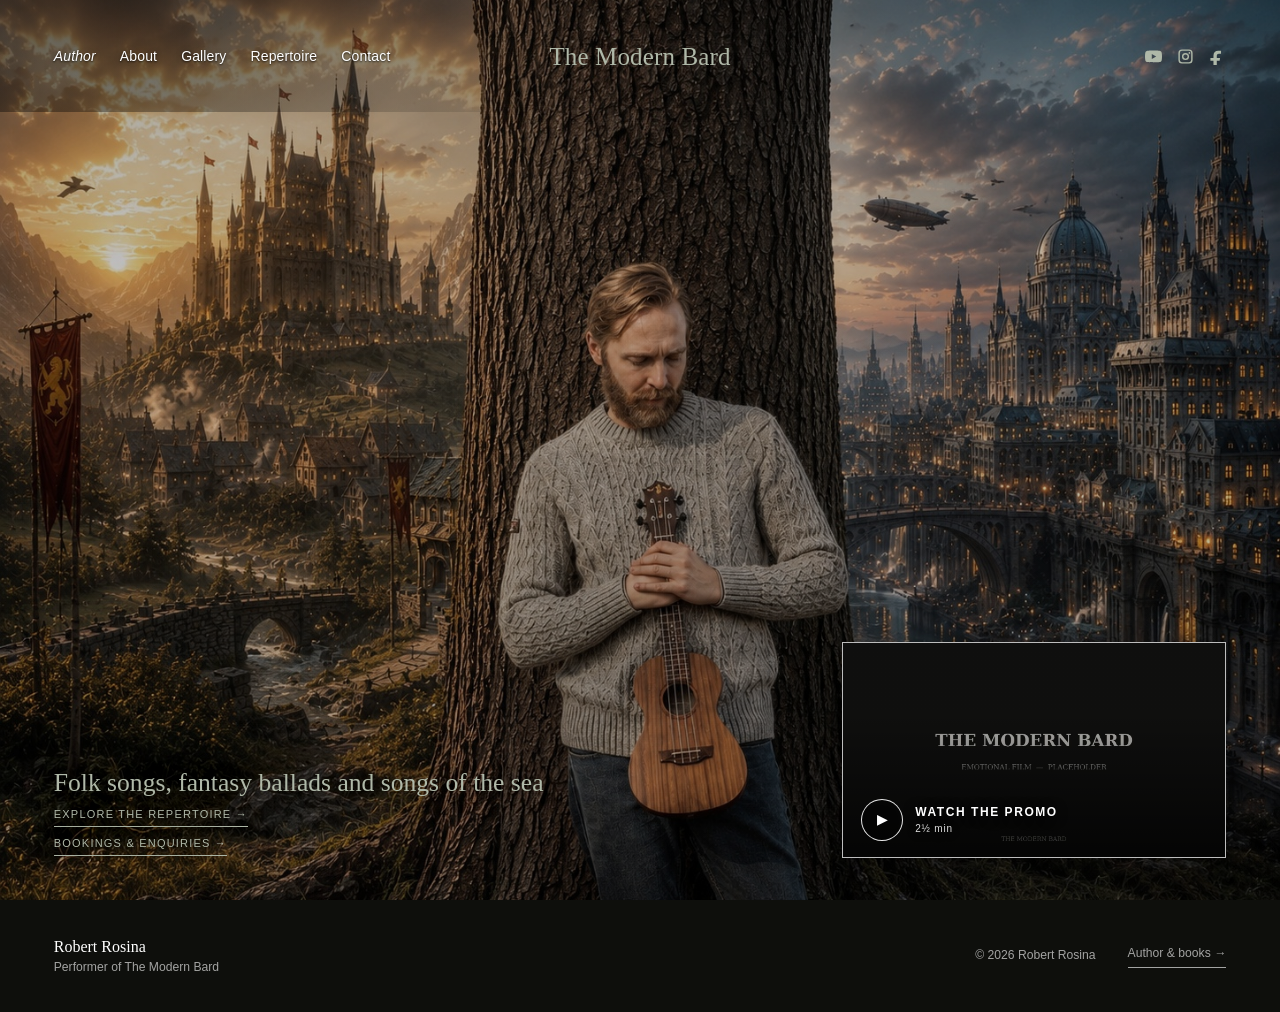
==== index.html @ 04991ae9 "Update Modern Bard website" ====
<!DOCTYPE html>

<html lang="en"><head><meta charset="utf-8"/><meta content="width=device-width, initial-scale=1" name="viewport"/><title>The Modern Bard — Robert Rosina</title><meta content="The Modern Bard: folk songs, fantasy ballads and songs of the sea for historic pubs, atmospheric venues, wineries, breweries, distilleries, country weddings and festivals." name="description"/><link href="assets/images/favicon.ico" rel="icon" sizes="any"/><link href="assets/images/favicon-32x32.png" rel="icon" sizes="32x32" type="image/png"/><link href="assets/images/favicon-16x16.png" rel="icon" sizes="16x16" type="image/png"/><link href="assets/images/favicon-192.png" rel="apple-touch-icon" sizes="192x192"/><link href="assets/css/site-v3.css" rel="stylesheet"/></head><body class="home-page"><header class="site-header" data-header="">
<a class="skip-link" href="#main">Skip to content</a>
<nav aria-label="Primary navigation" class="nav-left">
<a class="network-author-link" href="https://robertrosina.com.au/">Author</a>
<a href="about.html">About</a>
<a href="gallery.html">Gallery</a>
<a href="repertoire.html">Repertoire</a>
<a href="contact.html">Contact</a>
</nav>
<a aria-label="The Modern Bard home" class="brand" href="index.html">The Modern Bard</a>
<div aria-label="Social links" class="nav-social">
<a aria-label="YouTube" href="https://www.youtube.com/@themodernbard" rel="noopener noreferrer" target="_blank" title="YouTube"><svg viewbox="0 0 24 24"><path d="M23.5 6.2a3 3 0 0 0-2.1-2.1C19.5 3.6 12 3.6 12 3.6s-7.5 0-9.4.5A3 3 0 0 0 .5 6.2 31 31 0 0 0 0 12a31 31 0 0 0 .5 5.8 3 3 0 0 0 2.1 2.1c1.9.5 9.4.5 9.4.5s7.5 0 9.4-.5a3 3 0 0 0 2.1-2.1A31 31 0 0 0 24 12a31 31 0 0 0-.5-5.8ZM9.6 15.6V8.4L15.8 12l-6.2 3.6Z"></path></svg></a>
<a aria-label="Instagram" href="https://www.instagram.com/themodernbard/" rel="noopener noreferrer" target="_blank" title="Instagram"><svg viewbox="0 0 24 24"><path d="M7 2h10a5 5 0 0 1 5 5v10a5 5 0 0 1-5 5H7a5 5 0 0 1-5-5V7a5 5 0 0 1 5-5Zm0 2a3 3 0 0 0-3 3v10a3 3 0 0 0 3 3h10a3 3 0 0 0 3-3V7a3 3 0 0 0-3-3H7Zm5 3a5 5 0 1 1 0 10 5 5 0 0 1 0-10Zm0 2a3 3 0 1 0 0 6 3 3 0 0 0 0-6Zm5.5-3.3a1.2 1.2 0 1 1 0 2.4 1.2 1.2 0 0 1 0-2.4Z"></path></svg></a>
<a aria-label="Facebook" href="https://www.facebook.com/themodernbard/" rel="noopener noreferrer" target="_blank" title="Facebook"><svg viewbox="0 0 24 24"><path d="M14 8h3V4.2c-.5-.1-2.2-.2-4.1-.2C9 4 6.3 6.4 6.3 10.8V14H2v4h4.3v6H11v-6h4l.6-4H11v-2.8C11 9.9 11.4 8 14 8Z"></path></svg></a>
</div>
<button aria-expanded="false" aria-label="Open menu" class="menu-toggle" type="button"><span></span><span></span></button>
<div class="mobile-menu">
<a class="network-home-link" href="https://robertrosina.com.au/">Robert Rosina</a>
<a class="network-author-link" href="https://robertrosina.com.au/">Author</a>
<a href="about.html">About</a>
<a href="gallery.html">Gallery</a>
<a href="repertoire.html">Repertoire</a>
<a href="contact.html">Contact</a>
</div>
</header><main id="main"><section class="hero"><img alt="Robert Rosina standing between an imagined medieval world and a modern mythic city" src="assets/images/robert-rosina-modern-bard-splash.jpg"/>
<button aria-label="Watch the promo video" class="hero-film-card" data-film-open="" type="button">
<img alt="" aria-hidden="true" src="assets/images/home-film.jpg"/>
<span class="hero-film-card-shade"></span>
<span class="hero-film-card-label"><span class="hero-film-card-play">▶</span><span class="hero-film-card-copy"><strong>Watch the promo</strong><small>2½ min</small></span></span>
</button>
<div class="hero-caption hero-positioning"><span>Folk songs, fantasy ballads and songs of the sea</span><a href="repertoire.html">Explore the repertoire →</a><a href="contact.html">Bookings &amp; enquiries →</a></div>
<div aria-hidden="true" class="film-modal" data-film-modal="" hidden="">
<div class="film-modal-backdrop" data-film-close=""></div>
<div aria-label="The Modern Bard promo video" aria-modal="true" class="film-modal-panel" role="dialog">
<button aria-label="Close promo video" class="film-modal-close" data-film-close="" type="button">×</button>
<video class="film-modal-video" controls="" playsinline="" poster="assets/images/home-film.jpg" preload="metadata">
<source src="assets/media/home-film.mp4" type="video/mp4"/>
      Your browser does not support embedded video.
    </video>
</div>
</div></section></main><footer class="site-footer"><div class="footer-grid"><div><strong>Robert Rosina</strong><span>Performer of The Modern Bard</span></div><p>© 2026 Robert Rosina</p><a class="footer-author-link" href="https://robertrosina.com.au/">Author &amp; books →</a></div></footer><script src="assets/js/site.js"></script></body></html>
---- assets/css/site-v3.css ----
:root{--ink:#171815;--paper:#f3f0e9;--white:#fff;--serif:"Palatino Linotype","Book Antiqua",Palatino,Georgia,serif;--sans:"Helvetica Neue",Helvetica,Arial,sans-serif;--header-h:112px;--pad:4.2vw}
*{box-sizing:border-box}html{scroll-behavior:smooth}body{margin:0;background:var(--paper);color:var(--ink);font-family:var(--sans);font-size:16px;line-height:1.48;-webkit-font-smoothing:antialiased}a{color:inherit;text-decoration:none}img{display:block;max-width:100%}button{font:inherit}.skip-link{position:fixed;left:1rem;top:-5rem;background:#fff;color:#000;padding:.7rem 1rem;z-index:999}.skip-link:focus{top:1rem}.site-header{height:var(--header-h);position:relative;display:grid;grid-template-columns:1fr auto 1fr;align-items:center;padding:0 var(--pad);z-index:30;font-size:14px;letter-spacing:.01em}.home-page .site-header{position:absolute;inset:0 0 auto;color:#fff}.nav-left{display:flex;align-items:center;gap:28px;justify-self:start}.nav-left>a,.nav-folder>button{position:relative;padding:10px 0;border:0;background:none;color:inherit;cursor:pointer}.nav-left>a:after,.nav-folder>button:after{content:"";position:absolute;left:0;right:100%;bottom:4px;height:1px;background:currentColor;transition:right .25s ease}.nav-left>a:hover:after,.nav-left>a.active:after,.nav-folder>button:hover:after{right:0}.brand{font-family:var(--serif);font-size:25px;line-height:1;justify-self:center;white-space:nowrap}.nav-social{display:flex;justify-self:end;gap:15px;align-items:center}.nav-social svg{width:17px;height:17px;fill:currentColor;display:block}.nav-folder{position:relative}.folder-menu{position:absolute;left:-18px;top:38px;display:flex;flex-direction:column;min-width:230px;padding:14px 18px;background:var(--paper);color:var(--ink);box-shadow:0 12px 30px rgba(0,0,0,.12);opacity:0;visibility:hidden;transform:translateY(5px);transition:.2s}.home-page .folder-menu{background:#111;color:#fff}.nav-folder:hover .folder-menu,.nav-folder.open .folder-menu{opacity:1;visibility:visible;transform:none}.folder-menu a{padding:8px 0}.folder-menu a.active{font-style:italic}.menu-toggle,.mobile-menu{display:none}.hero{height:100svh;min-height:620px;position:relative;background:#111;overflow:hidden}.hero img{width:100%;height:100%;object-fit:cover;object-position:50% 44%;filter:brightness(.82)}.hero:after{content:"";position:absolute;inset:0;background:linear-gradient(to bottom,rgba(0,0,0,.16),transparent 34%,rgba(0,0,0,.08))}.hero-caption{position:absolute;left:var(--pad);bottom:44px;color:#fff;z-index:2;font-family:var(--serif);font-size:17px;letter-spacing:.06em;text-transform:uppercase}.site-footer{background:#111;color:#eee;min-height:150px;padding:55px var(--pad);display:flex;justify-content:space-between;align-items:flex-start;font-size:12px;letter-spacing:.08em;text-transform:uppercase}.page-main{min-height:calc(100vh - var(--header-h));}.section{padding:7.4vw var(--pad)}.section-white{background:#fff}.section-paper{background:var(--paper)}.section-dark{background:#151614;color:#f5f1e8}.display{font-family:var(--serif);font-weight:400;line-height:1.06;letter-spacing:-.025em;margin:0}.about-lead{display:grid;grid-template-columns:minmax(0,1.05fr) minmax(340px,.95fr);gap:7vw;align-items:start}.quote{font-family:var(--serif);font-size:clamp(30px,3.15vw,54px);line-height:1.17;margin:1vw 0 0}.quote small{display:block;margin-top:26px;font-family:var(--sans);font-size:12px;letter-spacing:.08em;text-transform:uppercase;line-height:1.6}.about-lead img{width:100%;aspect-ratio:4/5;object-fit:cover}.about-bio{display:grid;grid-template-columns:minmax(0,.92fr) minmax(0,1.08fr);gap:8vw;align-items:start}.about-copy{max-width:650px}.about-copy h1{font-family:var(--serif);font-size:clamp(46px,5.1vw,82px);font-weight:400;margin:0 0 42px}.about-copy p{font-size:17px;margin:0 0 1.35em}.about-copy .credit{font-size:12px;text-transform:uppercase;letter-spacing:.08em;margin-top:48px;color:#6b6a64}.about-bio img{width:100%;aspect-ratio:4/5;object-fit:cover}.gallery-page{padding:40px var(--pad) 7vw;background:#fff}.masonry{columns:2;column-gap:22px}.masonry figure{margin:0 0 22px;break-inside:avoid;overflow:hidden}.masonry img{width:100%;height:auto;transition:transform .7s cubic-bezier(.2,.7,.2,1),filter .5s}.masonry figure:hover img{transform:scale(1.015);filter:brightness(.96)}.masonry figcaption{padding:10px 2px 2px;font-size:11px;line-height:1.45;letter-spacing:.055em;text-transform:uppercase;color:#6f6d66}.masonry .concept-portrait:hover img{filter:brightness(.96)}.agenda-wrap{max-width:1060px;margin:0 auto;padding:6vw var(--pad) 10vw}.agenda-title{font-family:var(--serif);font-size:clamp(54px,7vw,108px);font-weight:400;line-height:1;margin:0 0 90px}.year{font-family:var(--serif);font-size:36px;font-weight:400;margin:0 0 48px}.event-list{display:grid;gap:0;border-top:1px solid rgba(23,24,21,.25)}.event{display:grid;grid-template-columns:180px minmax(0,1fr);gap:34px;padding:26px 0 30px;border-bottom:1px solid rgba(23,24,21,.25)}.event-date{font-family:var(--serif);font-size:20px}.event h3{font-family:var(--serif);font-size:25px;font-weight:400;margin:0 0 5px}.event p{margin:0;color:#4f504c;max-width:680px}.repertoire-intro{font-family:var(--serif);font-size:24px;max-width:730px;margin:-42px 0 70px;line-height:1.4}.song-groups{display:grid;grid-template-columns:1fr 1fr;column-gap:80px}.song-list{list-style:none;margin:0;padding:0;border-top:1px solid rgba(23,24,21,.25)}.song-list li{display:grid;grid-template-columns:34px 1fr;gap:16px;padding:16px 0;border-bottom:1px solid rgba(23,24,21,.19);break-inside:avoid}.song-no{font-family:var(--serif);color:#77766f}.song-title{font-family:var(--serif);font-size:19px;line-height:1.18}.song-source{display:block;font-family:var(--sans);font-size:12px;line-height:1.5;color:#77766f;margin-top:4px}.contact-main{min-height:calc(100vh - var(--header-h));display:flex;align-items:center;background:#fff}.contact-inner{width:100%;max-width:960px;margin:auto;padding:8vw var(--pad) 12vw}.contact-grid{display:grid;grid-template-columns:1fr 1fr;gap:9vw}.contact-heading{font-family:var(--serif);font-size:clamp(54px,7vw,102px);font-weight:400;line-height:1;margin:0}.contact-copy{padding-top:10px;font-size:17px}.contact-copy h2{font-family:var(--serif);font-weight:400;font-size:28px;margin:0 0 14px}.contact-copy p{margin:0 0 34px}.contact-copy a{border-bottom:1px solid currentColor}.contact-note{margin-top:60px;font-size:12px;color:#77766f;letter-spacing:.03em}.fade-up{opacity:0;transform:translateY(18px);transition:opacity .75s ease,transform .75s ease}.fade-up.visible{opacity:1;transform:none}
@media(max-width:900px){:root{--header-h:84px;--pad:24px}.site-header{grid-template-columns:1fr auto;height:var(--header-h)}.brand{justify-self:start;font-size:22px}.nav-left,.nav-social{display:none}.menu-toggle{display:block;justify-self:end;width:38px;height:38px;padding:7px;border:0;background:transparent;color:inherit;z-index:42}.menu-toggle span{display:block;width:24px;height:1px;background:currentColor;margin:6px auto;transition:.25s}.menu-toggle[aria-expanded="true"] span:first-child{transform:translateY(3.5px) rotate(45deg)}.menu-toggle[aria-expanded="true"] span:last-child{transform:translateY(-3.5px) rotate(-45deg)}.mobile-menu{display:flex;position:fixed;inset:0;background:#131412;color:#fff;z-index:40;padding:120px 28px 40px;flex-direction:column;gap:19px;font-family:var(--serif);font-size:31px;transform:translateX(100%);transition:transform .35s ease}.mobile-menu.open{transform:none}.mobile-menu .mobile-label{font-family:var(--sans);font-size:11px;letter-spacing:.12em;text-transform:uppercase;color:#8d8f88;margin:17px 0 0}.home-page .site-header.menu-open{color:#fff}.hero{min-height:580px}.hero img{object-position:55% 45%}.hero-caption{bottom:25px;font-size:11px}.site-footer{min-height:135px;padding:44px var(--pad);gap:24px;flex-direction:column}.section{padding:84px var(--pad)}.about-lead,.about-bio{grid-template-columns:1fr;gap:54px}.about-lead img{order:-1;max-height:78vh}.quote{font-size:36px}.about-bio img{order:-1}.gallery-page{padding-top:20px}.masonry{columns:1}.agenda-wrap{padding-top:72px}.agenda-title{margin-bottom:60px}.event{grid-template-columns:1fr;gap:6px}.song-groups{grid-template-columns:1fr}.repertoire-intro{margin-top:-25px}.contact-main{align-items:flex-start}.contact-inner{padding-top:78px}.contact-grid{grid-template-columns:1fr;gap:52px}}


/* July 2026 identity, navigation and repertoire refinements */
:root{--hero-text:#afb8a8}
.home-page .site-header{color:var(--hero-text)}
.home-page .hero-caption{color:var(--hero-text)}
.brand-spacer{min-width:1px;min-height:1px}
.nav-left{gap:24px}
.repertoire-wrap{max-width:1160px;margin:0 auto;padding:6vw var(--pad) 10vw}
.repertoire-page .agenda-title{margin-bottom:56px}
.repertoire-heading{font-family:var(--serif);font-size:clamp(32px,3.4vw,54px);font-weight:400;line-height:1.1;margin:0 0 34px}
.media-showcase,.listen-section,.repertoire-section{margin-top:92px}
.media-heading-row{display:flex;align-items:baseline;justify-content:space-between;gap:30px;border-bottom:1px solid rgba(23,24,21,.25);padding-bottom:18px;margin-bottom:28px}
.media-heading-row .repertoire-heading{margin:0}
.media-heading-row p{margin:0;color:#77766f;font-size:12px;letter-spacing:.06em;text-transform:uppercase}
.featured-video{display:block;width:100%;aspect-ratio:16/9;background:#111;object-fit:cover}
.audio-grid{display:grid;grid-template-columns:repeat(3,minmax(0,1fr));gap:22px}
.audio-card{border-top:1px solid rgba(23,24,21,.25);padding:22px 0 2px}
.audio-card h3{font-family:var(--serif);font-size:24px;font-weight:400;margin:0 0 5px}
.audio-card p{font-size:12px;color:#77766f;margin:0 0 18px;text-transform:uppercase;letter-spacing:.07em}
.audio-card audio{width:100%;height:42px}
.section-intro{font-family:var(--serif);font-size:21px;line-height:1.45;max-width:720px;margin:-15px 0 50px}
.instrumental-section{padding-top:15px}
@media(max-width:1120px) and (min-width:901px){.nav-left{gap:16px;font-size:13px}.brand{font-size:22px}}
@media(max-width:900px){.brand-spacer{display:block}.repertoire-wrap{padding-top:72px}.media-showcase,.listen-section,.repertoire-section{margin-top:68px}.media-heading-row{align-items:flex-start;flex-direction:column;gap:7px}.audio-grid{grid-template-columns:1fr}.repertoire-heading{font-size:38px}}


/* July 2026 about-page editorial layout */
.about-editorial{padding-bottom:0}
.about-manifesto{max-width:1040px;margin:0 auto 6.8vw;text-align:center}
.about-manifesto h1{font-family:var(--serif);font-size:clamp(38px,4.3vw,70px);font-weight:400;line-height:1.13;letter-spacing:-.02em;margin:0}
.about-manifesto p{font-family:var(--sans);font-size:12px;letter-spacing:.12em;text-transform:uppercase;margin:28px 0 0;color:#62635e}
.about-image{margin:0}
.about-image img{width:100%;height:auto;object-fit:cover}
.about-image-first{width:min(79vw,1120px);margin:0 auto;transform:translateY(5.4vw)}
.about-story{padding-top:13vw}
.about-copy-block{width:min(680px,100%);margin:0 auto 8vw}
.about-copy-block h2{font-family:var(--serif);font-size:clamp(46px,5.1vw,82px);font-weight:400;line-height:1;margin:0 0 42px}
.about-copy-block p{font-size:17px;margin:0 0 1.35em}
.about-image-second{width:min(66vw,930px);margin:0 4vw 0 auto}
.about-credit{width:min(66vw,930px);margin:24px 4vw 0 auto;font-size:11px;text-transform:uppercase;letter-spacing:.08em;color:#77766f}
@media(max-width:900px){
  .about-editorial{padding-top:68px}
  .about-manifesto{margin-bottom:58px;text-align:left}
  .about-manifesto h1{font-size:38px}
  .about-manifesto p{margin-top:20px}
  .about-image-first{width:calc(100% + 48px);margin-left:-24px;transform:none}
  .about-story{padding-top:82px}
  .about-copy-block{margin-bottom:68px}
  .about-copy-block h2{font-size:52px;margin-bottom:34px}
  .about-image-second,.about-credit{width:calc(100% + 48px);margin-left:-24px;margin-right:0}
  .about-credit{width:100%;margin:20px 0 0}
}

/* Modern Bard v3: paired About layout, expanded audio, empty agenda */
.about-row{display:grid;grid-template-columns:minmax(0,1fr) minmax(360px,.92fr);gap:7vw;align-items:center}
.about-row-biography{grid-template-columns:minmax(360px,.92fr) minmax(0,1fr)}
.about-text{max-width:670px}
.about-manifesto-column h1{font-family:var(--serif);font-size:clamp(40px,4.5vw,72px);font-weight:400;line-height:1.12;letter-spacing:-.025em;margin:0}
.about-kicker{font-size:12px;line-height:1.6;letter-spacing:.12em;text-transform:uppercase;color:#77766f;margin:30px 0 0;max-width:420px}
.about-copy-block h2{font-family:var(--serif);font-size:clamp(46px,5.1vw,82px);font-weight:400;line-height:1.05;margin:0 0 38px}
.about-copy-block p{font-size:17px;margin:0 0 1.35em}
.about-image{margin:0}
.about-image img{width:100%;aspect-ratio:4/5;object-fit:cover}
.about-credit{font-size:11px!important;letter-spacing:.08em;text-transform:uppercase;color:#77766f;margin-top:46px!important}
.empty-agenda{border-top:1px solid rgba(23,24,21,.25);border-bottom:1px solid rgba(23,24,21,.25);padding:34px 0;color:#77766f;font-family:var(--serif);font-size:23px}
.empty-agenda p{margin:0}
@media(max-width:900px){
  .about-row,.about-row-biography{grid-template-columns:1fr;gap:50px}
  .about-row-biography .about-image{order:0}
  .about-row-biography .about-text{order:1}
  .about-image img{max-height:78vh}
  .about-manifesto-column h1{font-size:38px}
  .about-copy-block h2{font-size:50px}
}


/* Modern Bard v6: repertoire subpages, supplied favicon integration and restrained footer */
.nav-folder>button.active:after{right:0}
.repertoire-menu{min-width:210px}
.site-footer{min-height:108px;justify-content:flex-start;align-items:center}
.repertoire-categories{display:grid;grid-template-columns:repeat(3,minmax(0,1fr));gap:22px;margin:0 0 100px}
.repertoire-card{display:block;background:#fff;border-top:1px solid rgba(23,24,21,.25);overflow:hidden}
.repertoire-card img{width:100%;aspect-ratio:4/5;object-fit:cover;filter:saturate(.72);transition:transform .65s ease,filter .45s ease}
.repertoire-card:hover img{transform:scale(1.018);filter:saturate(.9)}
.repertoire-card .card-copy{display:block;padding:24px 4px 4px}
.repertoire-card strong{display:block;font-family:var(--serif);font-size:29px;font-weight:400;line-height:1.15}
.repertoire-card small{display:block;margin-top:9px;color:#77766f;font-size:12px;line-height:1.55;letter-spacing:.04em;text-transform:uppercase}
.repertoire-back{font-size:12px;letter-spacing:.08em;text-transform:uppercase;margin:0 0 46px;color:#66675f}
.repertoire-back a{border-bottom:1px solid currentColor;padding-bottom:4px}
.repertoire-category-section{margin-top:64px}
.repertoire-category-section:first-of-type{margin-top:0}
@media(max-width:900px){.repertoire-categories{grid-template-columns:1fr;margin-bottom:72px}.repertoire-card img{aspect-ratio:5/4}.repertoire-card strong{font-size:27px}.repertoire-back{margin-bottom:34px}.site-footer{min-height:95px}}


/* Modern Bard v7: six named excerpts and linked repertoire controls */
.media-follow-link{margin:24px 0 0;font-family:var(--serif);font-size:20px}
.media-follow-link a{border-bottom:1px solid currentColor;padding-bottom:3px}
.selected-excerpts{margin-top:20px;margin-bottom:94px}
.snippet-intro{font-family:var(--serif);font-size:21px;line-height:1.45;max-width:760px;margin:-2px 0 38px}
.song-list li.has-audio{grid-template-columns:34px minmax(0,1fr) 38px;align-items:center}
.song-play{width:34px;height:34px;border:1px solid rgba(23,24,21,.42);border-radius:50%;background:transparent;color:inherit;font-size:12px;line-height:1;display:grid;place-items:center;cursor:pointer;transition:background .2s,color .2s,border-color .2s,transform .2s}
.song-play:hover,.song-play:focus-visible{background:#1b1c19;color:#fff;border-color:#1b1c19;transform:translateY(-1px);outline:none}
.song-play.is-playing{background:#1b1c19;color:#fff;border-color:#1b1c19}
.song-play.is-playing::before{content:'Ⅱ';font-size:11px;letter-spacing:-2px}
.song-play.is-playing{font-size:0}
@media(max-width:900px){.selected-excerpts{margin-bottom:70px}.snippet-intro{font-size:19px}.song-list li.has-audio{grid-template-columns:30px minmax(0,1fr) 36px;gap:12px}}


/* Modern Bard v9: original promotional photography, watch-first repertoire, and excerpts across all strands */
.home-page .hero img{object-position:center 45%;filter:brightness(.78) saturate(.88)}
.about-row-manifesto .about-image img{aspect-ratio:4/5;object-position:center 38%}
.about-row-biography .about-image img{aspect-ratio:1/1;object-position:center 35%}
.repertoire-card img{object-position:center center}
.repertoire-card:nth-child(2) img{object-position:center 42%}
.repertoire-page .top-watch{margin-top:0;margin-bottom:104px}
.repertoire-page .top-watch .featured-video{margin-top:0}
.repertoire-page .top-watch + .agenda-title{margin-top:0}
.repertoire-page .selected-excerpts + .repertoire-section{margin-top:0}
.gallery-page .masonry figure:nth-child(-n+3) img{filter:saturate(.9)}
@media(max-width:900px){
  .home-page .hero img{object-position:58% 45%}
  .about-row-manifesto .about-image img{aspect-ratio:4/5;object-position:center 38%}
  .about-row-biography .about-image img{aspect-ratio:1/1}
  .repertoire-page .top-watch{margin-bottom:72px}
}
/* v12 image swap refinements */
.home-page .hero img{object-position:center 38%}
.about-row-biography .about-image img{object-position:center 48%}
@media(max-width:900px){
  .home-page .hero img{object-position:center 38%}
  .about-row-biography .about-image img{object-position:center 48%}
}


/* Modern Bard v18: Main Tavern positioning and venue-focused programmes */
.hero-positioning{display:flex;flex-direction:column;align-items:flex-start;gap:10px;max-width:620px;text-transform:none;letter-spacing:0;font-size:clamp(18px,2vw,30px);line-height:1.18;text-shadow:0 2px 20px rgba(0,0,0,.55)}
.hero-positioning a{font-family:var(--sans);font-size:11px;letter-spacing:.11em;text-transform:uppercase;border-bottom:1px solid currentColor;padding-bottom:5px}
.programme-eyebrow{margin:0 0 22px;font-size:11px;letter-spacing:.13em;text-transform:uppercase;color:#6c6c65}
.venue-fit{margin:84px 0 94px;padding:52px 0;border-top:1px solid rgba(23,24,21,.25);border-bottom:1px solid rgba(23,24,21,.25)}
.venue-grid{display:grid;grid-template-columns:repeat(4,minmax(0,1fr));gap:34px}
.venue-grid article{padding-top:18px;border-top:1px solid rgba(23,24,21,.22)}
.venue-grid h3{font-family:var(--serif);font-size:24px;font-weight:400;line-height:1.15;margin:0 0 12px}
.venue-grid p{font-size:14px;line-height:1.6;color:#55564f;margin:0}
.format-line{font-family:var(--serif);font-size:20px;line-height:1.5;max-width:900px;margin:48px 0 0}
.programme-note{max-width:850px;margin:0 0 72px;padding:26px 0;border-top:1px solid rgba(23,24,21,.25);border-bottom:1px solid rgba(23,24,21,.25);font-family:var(--serif);font-size:20px;line-height:1.48}
.programme-note p{margin:0}
.repertoire-categories-four{grid-template-columns:repeat(2,minmax(0,1fr))}
.repertoire-categories-four .repertoire-card img{aspect-ratio:16/9}
.repertoire-card-featured{grid-column:1/-1}
.repertoire-card-featured img{aspect-ratio:16/7!important;object-position:center 42%!important}
.repertoire-card-featured strong{font-size:36px}
.list-heading-row{display:flex;justify-content:space-between;align-items:flex-end;gap:30px;margin-bottom:30px}
.list-heading-row .repertoire-heading{margin-bottom:18px}
.list-heading-row .section-intro{margin:0}
.song-count{font-size:11px;letter-spacing:.1em;text-transform:uppercase;color:#73746e;white-space:nowrap;margin:0 0 6px}
.repertoire-filters{display:flex;flex-wrap:wrap;gap:9px;margin:0 0 42px}
.filter-button{border:1px solid rgba(23,24,21,.32);background:transparent;color:inherit;border-radius:999px;padding:9px 15px;font-size:11px;letter-spacing:.07em;text-transform:uppercase;cursor:pointer;transition:.2s}
.filter-button:hover,.filter-button:focus-visible,.filter-button.active{background:#171815;color:#fff;border-color:#171815;outline:none}
.filterable-song-groups li[hidden]{display:none!important}
.booking-cta{display:flex;justify-content:space-between;align-items:baseline;gap:28px;border-top:1px solid rgba(23,24,21,.25);margin-top:90px;padding-top:28px;font-family:var(--serif);font-size:24px}
.booking-cta p{margin:0}.booking-cta a{font-family:var(--sans);font-size:11px;letter-spacing:.1em;text-transform:uppercase;border-bottom:1px solid currentColor;padding-bottom:5px;white-space:nowrap}
.repertoire-menu{min-width:315px}
@media(max-width:1000px){.venue-grid{grid-template-columns:repeat(2,minmax(0,1fr))}}
@media(max-width:900px){
.hero-positioning{bottom:34px;font-size:21px;max-width:82%}
.hero-positioning a{font-size:10px}
.venue-fit{margin:64px 0 70px;padding:40px 0}.venue-grid{grid-template-columns:1fr;gap:26px}.format-line{font-size:18px}
.repertoire-categories-four{grid-template-columns:1fr}.repertoire-card-featured{grid-column:auto}.repertoire-card-featured img,.repertoire-categories-four .repertoire-card img{aspect-ratio:5/4!important}.repertoire-card-featured strong{font-size:28px}
.list-heading-row{align-items:flex-start;flex-direction:column}.song-count{margin:0}.booking-cta{align-items:flex-start;flex-direction:column;font-size:21px}
}


/* Modern Bard v19: streamlined repertoire and fireside stories */
.repertoire-categories-two{grid-template-columns:repeat(2,minmax(0,1fr))}
.repertoire-categories-two .repertoire-card img{aspect-ratio:16/10}
.filter-note{margin:-26px 0 42px;color:#73746e;font-size:12px;line-height:1.55}
@media(max-width:900px){.repertoire-categories-two{grid-template-columns:1fr}.repertoire-categories-two .repertoire-card img{aspect-ratio:5/4}.filter-note{margin-top:-22px}}


/* Modern Bard v21: one-page 51-selection repertoire */
.single-repertoire-page .top-watch{margin-bottom:82px}
.single-repertoire-page .selected-excerpts{margin-top:0;margin-bottom:108px}
.single-repertoire-page .full-repertoire-section{margin-top:0}
.single-repertoire-page .full-repertoire-section .agenda-title{margin-bottom:56px}
.single-repertoire-page .programme-eyebrow{margin-bottom:20px}
.single-repertoire-page .filter-note{margin-top:-25px;margin-bottom:38px}
@media(max-width:900px){.single-repertoire-page .top-watch{margin-bottom:64px}.single-repertoire-page .selected-excerpts{margin-bottom:76px}.single-repertoire-page .full-repertoire-section .agenda-title{margin-bottom:46px}}

.about-venue-line {
  max-width: 48rem;
  margin: 1.15rem 0 0;
  font-size: clamp(1rem, 1.45vw, 1.2rem);
  line-height: 1.55;
  color: var(--muted, #746f64);
}


/* Modern Bard v24: balanced repertoire introduction and media spacing */
.single-repertoire-page .full-repertoire-section .agenda-title{margin-bottom:24px}
.single-repertoire-page .full-repertoire-section .repertoire-intro{margin:0;max-width:760px;line-height:1.42}
.single-repertoire-page .media-showcase{margin-top:48px}
.single-repertoire-page .selected-excerpts{margin-top:34px}
@media(max-width:900px){
  .single-repertoire-page .full-repertoire-section .agenda-title{margin-bottom:20px}
  .single-repertoire-page .full-repertoire-section .repertoire-intro{margin:0;line-height:1.45}
  .single-repertoire-page .media-showcase{margin-top:36px}
  .single-repertoire-page .selected-excerpts{margin-top:28px}
}


/* Modern Bard v25: shared interior navigation and consistent repertoire typography */
.interior-page .site-header{
  grid-template-columns:minmax(0,1fr) auto minmax(0,1fr);
}
.interior-page .site-header .nav-left>a,
.interior-page .site-header .nav-folder>button{
  font-family:var(--sans);
  font-weight:400;
  line-height:1.48;
  letter-spacing:.01em;
  white-space:nowrap;
}
.interior-page .site-header .brand{
  font-family:var(--serif);
  font-weight:400;
  line-height:1;
  letter-spacing:normal;
}
.single-repertoire-page .full-repertoire-section .repertoire-intro{
  font-family:var(--sans);
  font-size:17px;
  line-height:1.55;
  max-width:650px;
  margin:0;
}
@media(max-width:1120px) and (min-width:901px){
  .interior-page .site-header .nav-left>a,
  .interior-page .site-header .nav-folder>button{font-size:13px}
  .interior-page .site-header .brand{font-size:22px}
}
@media(max-width:900px){
  .interior-page .site-header{grid-template-columns:1fr auto}
  .single-repertoire-page .full-repertoire-section .repertoire-intro{
    font-size:17px;
    line-height:1.55;
  }
}


/* Unified Robert Rosina website */
.network-author-link{font-style:italic}
.site-footer a{color:inherit;text-decoration:none}
.footer-author-link{border-bottom:1px solid currentColor;padding-bottom:4px}
.mobile-menu .network-home-link{font-family:var(--sans);font-size:11px;letter-spacing:.14em;text-transform:uppercase;color:#8d8f88;margin-bottom:3px}
.mobile-menu .network-author-link{margin-bottom:10px}
@media(max-width:1120px) and (min-width:901px){.nav-left{gap:14px}}


/* Shared Robert Rosina footer treatment, mirrored across Author and The Modern Bard. */
.site-footer {
  min-height: 0;
  padding: 2.2rem var(--pad);
  display: block;
  color: rgba(255,255,255,.62);
  background: #0e0f0c;
  font-size: .76rem;
  letter-spacing: 0;
  text-transform: none;
}
.site-footer .footer-grid {
  width: min(100%,1180px);
  margin: 0 auto;
  display: grid;
  grid-template-columns: 1fr auto auto;
  gap: 2rem;
  align-items: center;
}
.site-footer .footer-grid div { display: flex; flex-direction: column; }
.site-footer .footer-grid strong {
  color: #fff;
  font-family: var(--serif);
  font-size: 1rem;
  font-weight: 400;
}
.site-footer .footer-grid p { margin: 0; }
.site-footer .footer-grid a { color: inherit; text-decoration: none; }
@media(max-width:900px) {
  .site-footer { min-height: 0; padding: 2.2rem var(--pad); }
  .site-footer .footer-grid { grid-template-columns: 1fr; gap: 1rem; }
}


/* Modern Bard v19: curated editorial gallery */
.gallery-page{padding:40px var(--pad) 7vw;background:#fff}
.gallery-editorial{max-width:1500px;margin:0 auto;display:flex;flex-direction:column;gap:22px}
.gallery-row{display:grid;gap:22px;align-items:start}
.gallery-row-opening{grid-template-columns:1.506fr .786fr}
.gallery-row-brand{grid-template-columns:1.5fr 1fr}
.gallery-row-woodland{grid-template-columns:1.5fr 1.24fr}
.gallery-row-live{grid-template-columns:.92fr 1.48fr}
.gallery-row-final{grid-template-columns:1fr}
.gallery-item{margin:0;overflow:hidden;background:#f2f0ea}
.gallery-item img{width:100%;height:auto;transition:transform .7s cubic-bezier(.2,.7,.2,1),filter .5s}
.gallery-item:hover img{transform:scale(1.012);filter:brightness(.97)}
.gallery-item.concept-portrait:hover img{filter:brightness(.97)}
@media(max-width:900px){
  .gallery-page{padding-top:20px}
  .gallery-editorial{gap:18px}
  .gallery-row{grid-template-columns:1fr;gap:18px}
}

/* Modern Bard v26: curated public repertoire */
.repertoire-summary-section{border-top:1px solid rgba(23,24,21,.25);padding-top:42px;margin-top:88px}
.repertoire-summary-section .repertoire-heading{margin-bottom:24px}
.repertoire-summary-copy{max-width:760px}
.repertoire-summary-copy p{font-family:var(--serif);font-size:21px;line-height:1.5;margin:0 0 17px}
.repertoire-request-link{display:inline-block;margin-top:13px;font-family:var(--sans);font-size:11px;letter-spacing:.1em;text-transform:uppercase;border-bottom:1px solid currentColor;padding-bottom:5px}
.single-repertoire-page .repertoire-summary-section + .booking-cta{margin-top:72px}
@media(max-width:900px){
  .repertoire-summary-section{padding-top:32px;margin-top:64px}
  .repertoire-summary-copy p{font-size:19px}
  .single-repertoire-page .repertoire-summary-section + .booking-cta{margin-top:58px}
}


/* Modern Bard v27: expanded selected excerpts */
.audio-card-pending{display:flex;flex-direction:column;min-height:126px}
.audio-coming-soon{display:inline-block;margin-top:auto;padding-top:14px;font-size:11px;letter-spacing:.09em;text-transform:uppercase;color:#77766f;border-top:1px solid rgba(23,24,21,.12)}

.audio-full-link{
  display:inline-block;
  margin-top:.7rem;
  font-size:.9rem;
  text-decoration:none;
  opacity:.82;
}
.audio-full-link:hover,
.audio-full-link:focus-visible{
  opacity:1;
  text-decoration:underline;
}

/* Homepage header contrast: moderate darkening behind left navigation */
.home-page .site-header{
  background:linear-gradient(90deg,
    rgba(8,8,7,.42) 0%,
    rgba(8,8,7,.31) 18%,
    rgba(8,8,7,.13) 34%,
    rgba(8,8,7,0) 50%);
}
.home-page .nav-left>a{
  color:#fff !important;
  font-weight:500;
  text-shadow:0 1px 2px rgba(0,0,0,.72),0 0 7px rgba(0,0,0,.22);
}


/* Modern Bard v28: visible media controls and restrained contact booking mark */
.audio-card audio{
  color-scheme:light;
  background:#e8e4db;
  border-radius:999px;
}
.audio-card audio::-webkit-media-controls-panel{
  background-color:#e8e4db;
}
.audio-card audio::-webkit-media-controls-play-button{
  opacity:1;
  filter:brightness(0);
}
.audio-card audio::-webkit-media-controls-mute-button{
  opacity:.9;
  filter:brightness(0);
}


/* Modern Bard v29: emotional film on About, separate proof-led Repertoire */
.about-film-section{padding:0 var(--pad) 7vw}
.about-film-inner,.about-details-inner{max-width:1120px;margin:0 auto}
.about-film-heading-row{display:grid;grid-template-columns:minmax(0,.9fr) minmax(320px,1.1fr);gap:7vw;align-items:end;margin-bottom:30px;padding-top:2vw}
.about-film-heading-row h2,.about-details-inner>h2{font-family:var(--serif);font-size:clamp(38px,4.6vw,68px);font-weight:400;line-height:1.05;margin:0}
.about-film-heading-row p{max-width:570px;margin:0;font-size:16px;line-height:1.6;color:#5f605a}
.about-film-video{display:block;width:100%;aspect-ratio:16/9;background:#111;object-fit:cover}
.about-details-section{padding:0 var(--pad) 7.4vw}
.about-details-inner>h2{margin-bottom:24px}
.about-details-section .about-details-list{max-width:1120px;margin-top:0}
.about-details-section .about-kicker{margin-top:34px}
.single-repertoire-page .media-showcase .repertoire-heading{margin:0 0 8px}
.single-repertoire-page .media-showcase .performance-intro{margin:0 0 28px}
@media(max-width:900px){
  .about-film-section{padding:0 var(--pad) 72px}
  .about-film-heading-row{grid-template-columns:1fr;gap:14px;margin-bottom:24px;padding-top:0}
  .about-film-heading-row h2,.about-details-inner>h2{font-size:40px}
  .about-details-section{padding:0 var(--pad) 84px}
  .single-repertoire-page .media-showcase .performance-intro{margin-bottom:22px}
}


/* Modern Bard v30: homepage manifesto film + three-video repertoire selector */
.home-page .hero{background:#111;isolation:isolate}
.home-page .hero:after{pointer-events:none;z-index:1;background:linear-gradient(to bottom,rgba(0,0,0,.16),transparent 34%,rgba(0,0,0,.10))}
.hero-film-card{position:absolute;right:var(--pad);bottom:42px;z-index:3;width:clamp(290px,30vw,445px);aspect-ratio:16/9;padding:0;border:1px solid rgba(255,255,255,.72);background:#111;overflow:hidden;cursor:pointer;box-shadow:0 18px 48px rgba(0,0,0,.38);transition:transform .25s ease,border-color .25s ease,box-shadow .25s ease}
.hero-film-card:hover,.hero-film-card:focus-visible{transform:translateY(-3px);border-color:#fff;box-shadow:0 22px 60px rgba(0,0,0,.48);outline:none}
.hero-film-card>img{position:absolute;inset:0;width:100%;height:100%;object-fit:cover;filter:none}
.hero-film-card-shade{position:absolute;inset:0;background:linear-gradient(to top,rgba(0,0,0,.72),rgba(0,0,0,.06) 68%)}
.hero-film-card-label{position:absolute;left:18px;right:18px;bottom:16px;display:flex;align-items:center;gap:12px;color:#fff;font-family:var(--sans);font-size:12px;font-weight:600;letter-spacing:.13em;text-transform:uppercase;text-align:left;text-shadow:0 2px 12px rgba(0,0,0,.65)}
.hero-film-card-play{display:inline-grid;place-items:center;width:42px;height:42px;flex:0 0 42px;border:1px solid rgba(255,255,255,.9);border-radius:50%;background:rgba(0,0,0,.28);font-size:13px;padding-left:2px}
.hero-film-card-copy{display:flex;flex-direction:column;gap:3px;line-height:1.15}.hero-film-card-copy strong{font:inherit;font-weight:600;letter-spacing:.13em}.hero-film-card-copy small{font-size:10px;font-weight:400;letter-spacing:.08em;text-transform:none;opacity:.86}
.film-modal[hidden]{display:none}
.film-modal{position:fixed;inset:0;z-index:1000;display:grid;place-items:center;padding:clamp(18px,4vw,60px)}
.film-modal-backdrop{position:absolute;inset:0;background:rgba(0,0,0,.92);backdrop-filter:blur(5px)}
.film-modal-panel{position:relative;z-index:1;width:min(1100px,94vw);background:#000;box-shadow:0 26px 80px rgba(0,0,0,.5)}
.film-modal-video{display:block;width:100%;aspect-ratio:16/9;background:#000}
.film-modal-close{position:absolute;right:0;top:-44px;width:38px;height:38px;border:0;background:transparent;color:#fff;font-size:30px;line-height:1;cursor:pointer}
.media-showcase-quiet{padding-top:0}
.performance-selector-player{margin-top:0}
.performance-video-selector{display:flex;align-items:stretch;justify-content:center;margin-top:0;border-top:1px solid rgba(23,24,21,.18);border-bottom:1px solid rgba(23,24,21,.18)}
.performance-video-tab{flex:1 1 0;min-width:0;padding:15px 16px;border:0;border-right:1px solid rgba(23,24,21,.18);background:transparent;color:#5d5e58;font-family:var(--serif);font-size:16px;line-height:1.25;cursor:pointer;transition:background .22s ease,color .22s ease}
.performance-video-tab:last-child{border-right:0}
.performance-video-tab:hover,.performance-video-tab:focus-visible{background:rgba(23,24,21,.045);color:var(--ink)}
.performance-video-tab.active{background:var(--ink);color:var(--paper)}
@media(max-width:900px){
  .hero-film-card{right:24px;bottom:132px;width:min(360px,calc(100% - 48px))}
  .film-modal{padding:16px}
  .performance-video-selector{flex-direction:column}
  .performance-video-tab{border-right:0;border-bottom:1px solid rgba(23,24,21,.18);text-align:left;padding:14px 16px}
  .performance-video-tab:last-child{border-bottom:0}
}

/* About-page return link to the homepage manifesto film. */
.about-film-return{margin:24px 0 0}
.about-film-return a{display:inline-block;font-family:var(--sans);font-size:12px;font-weight:600;letter-spacing:.11em;text-transform:uppercase;color:var(--ink);border-bottom:1px solid rgba(23,24,21,.42);padding-bottom:4px;transition:border-color .2s ease,opacity .2s ease}
.about-film-return a:hover,.about-film-return a:focus-visible{border-color:var(--ink);opacity:.72;outline:none}



/* Selected audio: one clear player with a compact track selector. */
.audio-library-player{display:grid;grid-template-columns:minmax(0,1fr) minmax(300px,46%);gap:34px;align-items:end;padding:25px 0 24px;border-top:1px solid rgba(23,24,21,.28);border-bottom:1px solid rgba(23,24,21,.28)}
.audio-library-now-playing{min-width:0}
.audio-library-eyebrow{display:block;margin:0 0 7px;font-size:10px;letter-spacing:.16em;text-transform:uppercase;color:#77766f}
.audio-library-now-playing h3{font-family:var(--serif);font-size:clamp(26px,2.5vw,38px);line-height:1.1;font-weight:400;margin:0 0 7px}
.audio-library-now-playing p{margin:0;color:#77766f;font-size:12px;line-height:1.45;text-transform:uppercase;letter-spacing:.07em}
.audio-library-player audio{display:block;width:100%;height:44px}
.audio-track-list{display:grid;grid-template-columns:1fr 1fr;border-bottom:1px solid rgba(23,24,21,.22)}
.audio-track-button{display:grid;grid-template-columns:34px minmax(0,1fr) auto;align-items:center;gap:12px;width:100%;min-width:0;padding:15px 15px 15px 0;border:0;border-top:1px solid rgba(23,24,21,.22);background:transparent;color:var(--ink);font:inherit;text-align:left;cursor:pointer;transition:background .2s ease,color .2s ease,padding .2s ease}
.audio-track-button:nth-child(odd){border-right:1px solid rgba(23,24,21,.22)}
.audio-track-button:nth-child(even){padding-left:15px}
.audio-track-button:hover,.audio-track-button:focus-visible{background:rgba(23,24,21,.045)}
.audio-track-button.active{background:var(--ink);color:var(--paper);padding-left:15px}
.audio-track-number{font-size:10px;letter-spacing:.12em;color:#8a8982}
.audio-track-button.active .audio-track-number,.audio-track-button.active .audio-track-copy span,.audio-track-button.active .audio-track-duration{color:rgba(247,244,236,.68)}
.audio-track-copy{display:flex;flex-direction:column;min-width:0;gap:3px}
.audio-track-copy strong{font-family:var(--serif);font-size:17px;font-weight:400;line-height:1.15;white-space:nowrap;overflow:hidden;text-overflow:ellipsis}
.audio-track-copy span{font-size:10px;line-height:1.3;letter-spacing:.055em;text-transform:uppercase;color:#77766f;white-space:nowrap;overflow:hidden;text-overflow:ellipsis}
.audio-track-duration{font-size:10px;letter-spacing:.06em;color:#77766f;font-variant-numeric:tabular-nums}
@media(max-width:900px){.audio-library-player{grid-template-columns:1fr;gap:20px;align-items:start}.audio-track-list{grid-template-columns:1fr}.audio-track-button:nth-child(odd){border-right:0}.audio-track-button:nth-child(even){padding-left:0}.audio-track-button.active{padding-left:15px}}
@media(max-width:560px){.audio-track-button{grid-template-columns:28px minmax(0,1fr) auto;gap:9px;padding-top:13px;padding-bottom:13px}.audio-track-copy strong{font-size:16px}.audio-library-now-playing h3{font-size:28px}}

/* Modern Bard v35: fixed breathing room before performance videos.
   Padding is used here so the space cannot collapse with adjacent block margins. */
.single-repertoire-page #performance-videos-heading{margin-top:0;padding-top:48px}
@media(max-width:900px){
  .single-repertoire-page #performance-videos-heading{padding-top:40px}
}


/* Modern Bard contact waterfront image */
.contact-visual{min-width:0}
.contact-image{margin:40px 0 0;overflow:hidden}
.contact-image img{width:100%;aspect-ratio:3/2;object-fit:cover;object-position:center center}
@media(max-width:900px){
  .contact-visual{display:grid;gap:34px}
  .contact-image{margin:0;width:100%;max-width:680px}
}

/* v36: more breathing room after About details; larger Contact image. */
.about-film-return{margin-top:46px}

.contact-inner{max-width:1240px}
.contact-grid{grid-template-columns:minmax(0,1.28fr) minmax(330px,.72fr);gap:7vw;align-items:start}
.contact-image{margin-top:34px}
.contact-image img{width:100%;aspect-ratio:3/2;object-fit:cover;object-position:center center}

@media(max-width:900px){
  .about-film-return{margin-top:38px}
  .contact-inner{max-width:760px}
  .contact-grid{grid-template-columns:1fr;gap:48px}
  .contact-image{margin-top:0;width:100%;max-width:none}
}

/* v37: final spacing and contact-page scale */
.about-film-return{
  margin-top:72px;
}

.contact-inner{
  max-width:1380px;
  padding-top:7vw;
}
.contact-grid{
  grid-template-columns:minmax(0,1.7fr) minmax(340px,.75fr);
  gap:6vw;
  align-items:start;
}
.contact-image{
  margin-top:42px;
  width:100%;
}
.contact-image img{
  width:100%;
  height:auto;
  aspect-ratio:3/2;
  object-fit:cover;
  object-position:center center;
}

@media(max-width:900px){
  .about-film-return{margin-top:52px}
  .contact-inner{max-width:820px;padding-top:72px}
  .contact-grid{grid-template-columns:1fr;gap:48px}
  .contact-image{margin-top:26px;width:100%;max-width:none}
}


/* v38: ensure the promo link is visibly separated from the About details list. */
.about-copy-block .about-film-return{
  margin:56px 0 0;
}
@media(max-width:900px){
  .about-copy-block .about-film-return{margin-top:52px}
}
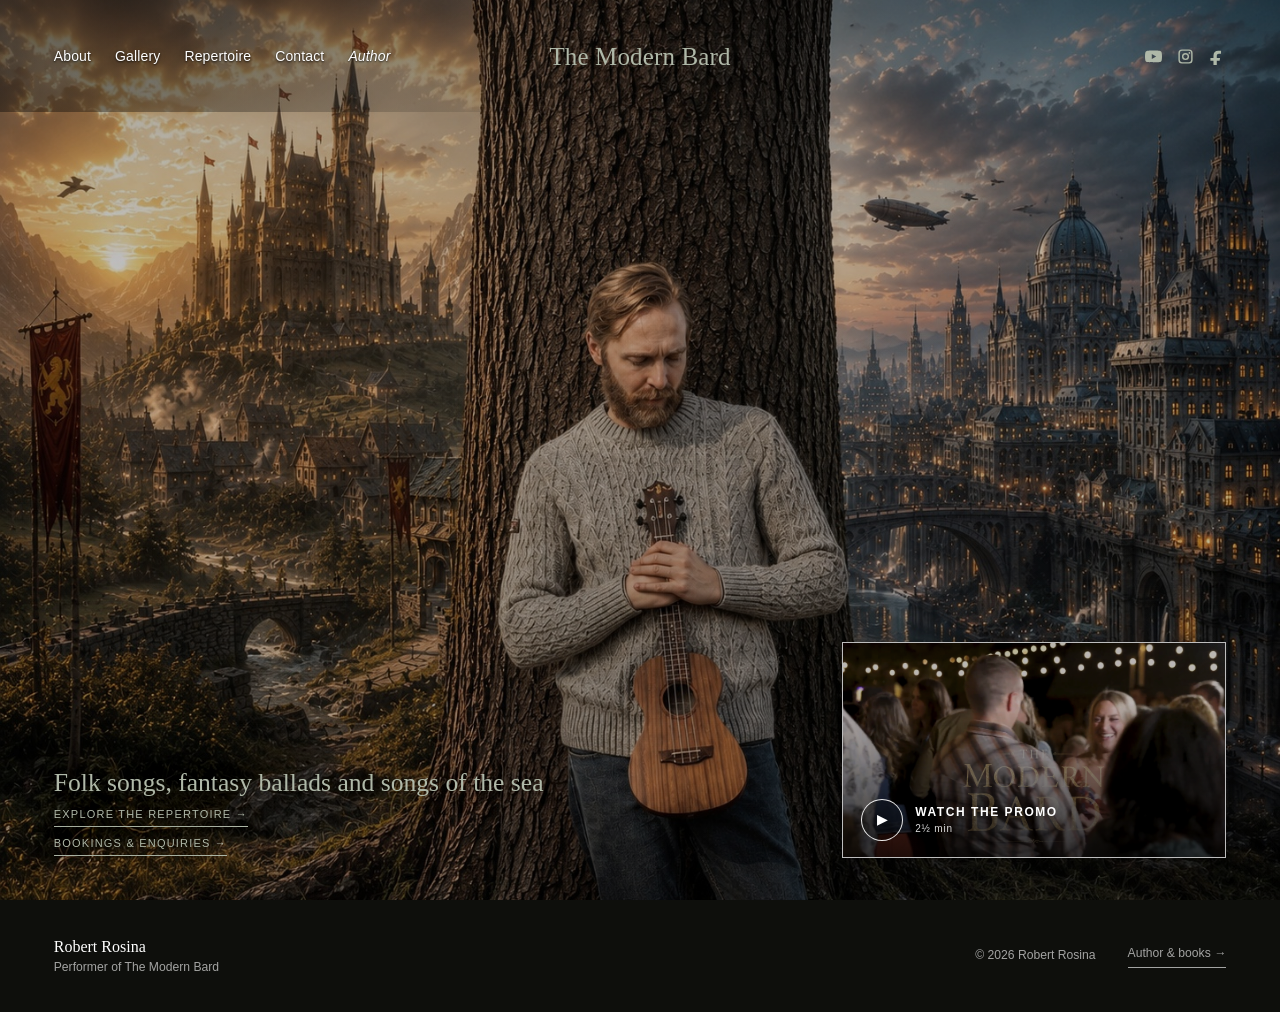
==== commit 2441d769: "Update Modern Bard website" ====
--- a/index.html
+++ b/index.html
@@ -3,11 +3,11 @@
 <html lang="en"><head><meta charset="utf-8"/><meta content="width=device-width, initial-scale=1" name="viewport"/><title>The Modern Bard — Robert Rosina</title><meta content="The Modern Bard: folk songs, fantasy ballads and songs of the sea for historic pubs, atmospheric venues, wineries, breweries, distilleries, country weddings and festivals." name="description"/><link href="assets/images/favicon.ico" rel="icon" sizes="any"/><link href="assets/images/favicon-32x32.png" rel="icon" sizes="32x32" type="image/png"/><link href="assets/images/favicon-16x16.png" rel="icon" sizes="16x16" type="image/png"/><link href="assets/images/favicon-192.png" rel="apple-touch-icon" sizes="192x192"/><link href="assets/css/site-v3.css" rel="stylesheet"/></head><body class="home-page"><header class="site-header" data-header="">
 <a class="skip-link" href="#main">Skip to content</a>
 <nav aria-label="Primary navigation" class="nav-left">
-<a class="network-author-link" href="https://robertrosina.com.au/">Author</a>
 <a href="about.html">About</a>
 <a href="gallery.html">Gallery</a>
 <a href="repertoire.html">Repertoire</a>
 <a href="contact.html">Contact</a>
+<a class="network-author-link" href="https://robertrosina.com.au/">Author</a>
 </nav>
 <a aria-label="The Modern Bard home" class="brand" href="index.html">The Modern Bard</a>
 <div aria-label="Social links" class="nav-social">
@@ -18,11 +18,11 @@
 <button aria-expanded="false" aria-label="Open menu" class="menu-toggle" type="button"><span></span><span></span></button>
 <div class="mobile-menu">
 <a class="network-home-link" href="https://robertrosina.com.au/">Robert Rosina</a>
-<a class="network-author-link" href="https://robertrosina.com.au/">Author</a>
 <a href="about.html">About</a>
 <a href="gallery.html">Gallery</a>
 <a href="repertoire.html">Repertoire</a>
 <a href="contact.html">Contact</a>
+<a class="network-author-link" href="https://robertrosina.com.au/">Author</a>
 </div>
 </header><main id="main"><section class="hero"><img alt="Robert Rosina standing between an imagined medieval world and a modern mythic city" src="assets/images/robert-rosina-modern-bard-splash.jpg"/>
 <button aria-label="Watch the promo video" class="hero-film-card" data-film-open="" type="button">
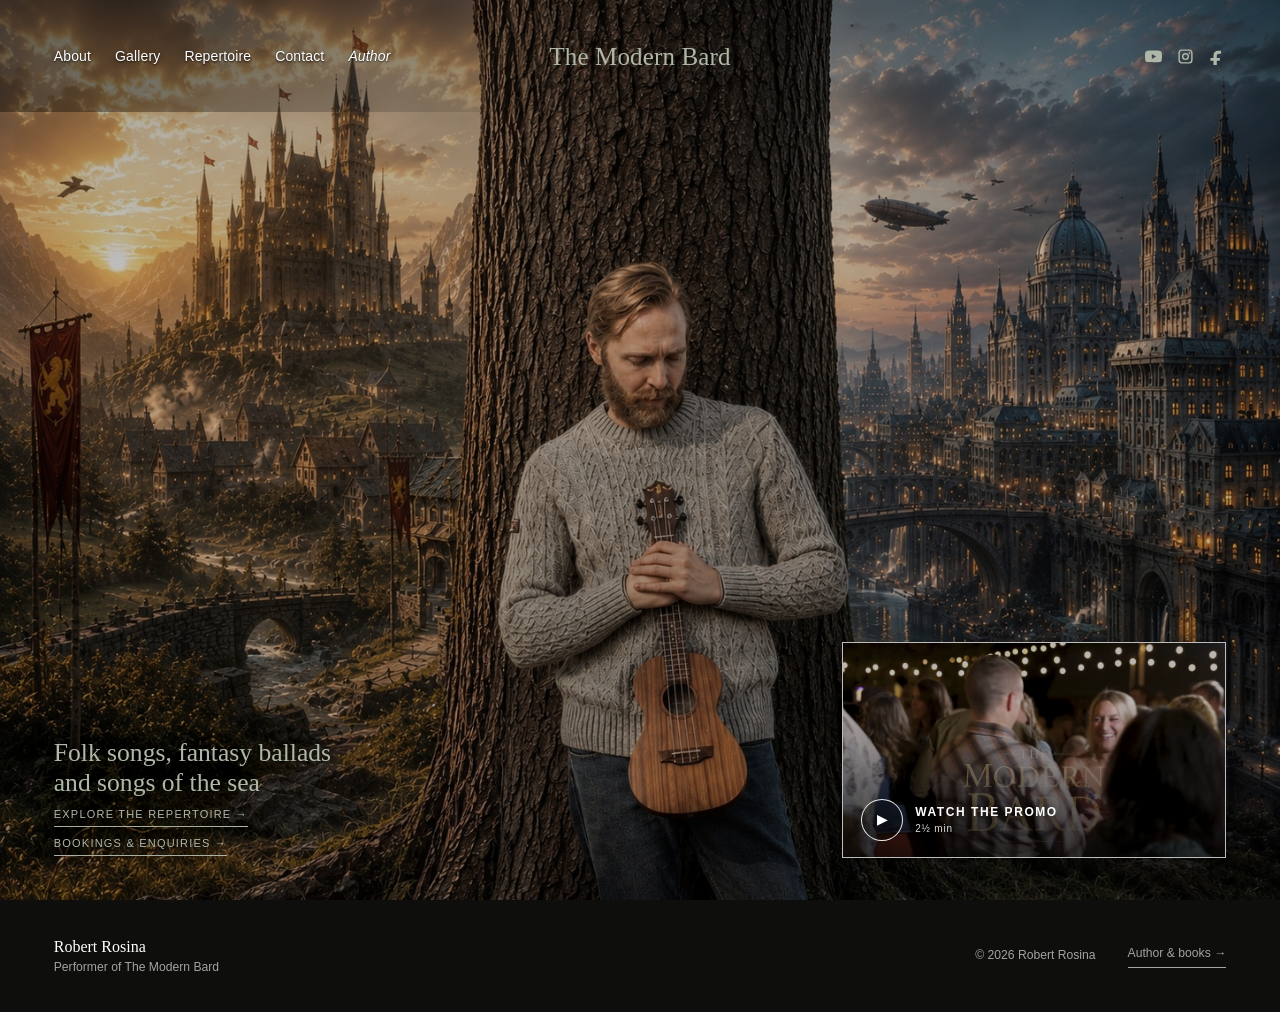
==== commit c6d93d14: "Update Modern Bard website" ====
--- a/index.html
+++ b/index.html
@@ -30,7 +30,7 @@
 <span class="hero-film-card-shade"></span>
 <span class="hero-film-card-label"><span class="hero-film-card-play">▶</span><span class="hero-film-card-copy"><strong>Watch the promo</strong><small>2½ min</small></span></span>
 </button>
-<div class="hero-caption hero-positioning"><span>Folk songs, fantasy ballads and songs of the sea</span><a href="repertoire.html">Explore the repertoire →</a><a href="contact.html">Bookings &amp; enquiries →</a></div>
+<div class="hero-caption hero-positioning"><span>Folk songs, fantasy ballads<br/>and songs of the sea</span><a href="repertoire.html">Explore the repertoire →</a><a href="contact.html">Bookings &amp; enquiries →</a></div>
 <div aria-hidden="true" class="film-modal" data-film-modal="" hidden="">
 <div class="film-modal-backdrop" data-film-close=""></div>
 <div aria-label="The Modern Bard promo video" aria-modal="true" class="film-modal-panel" role="dialog">
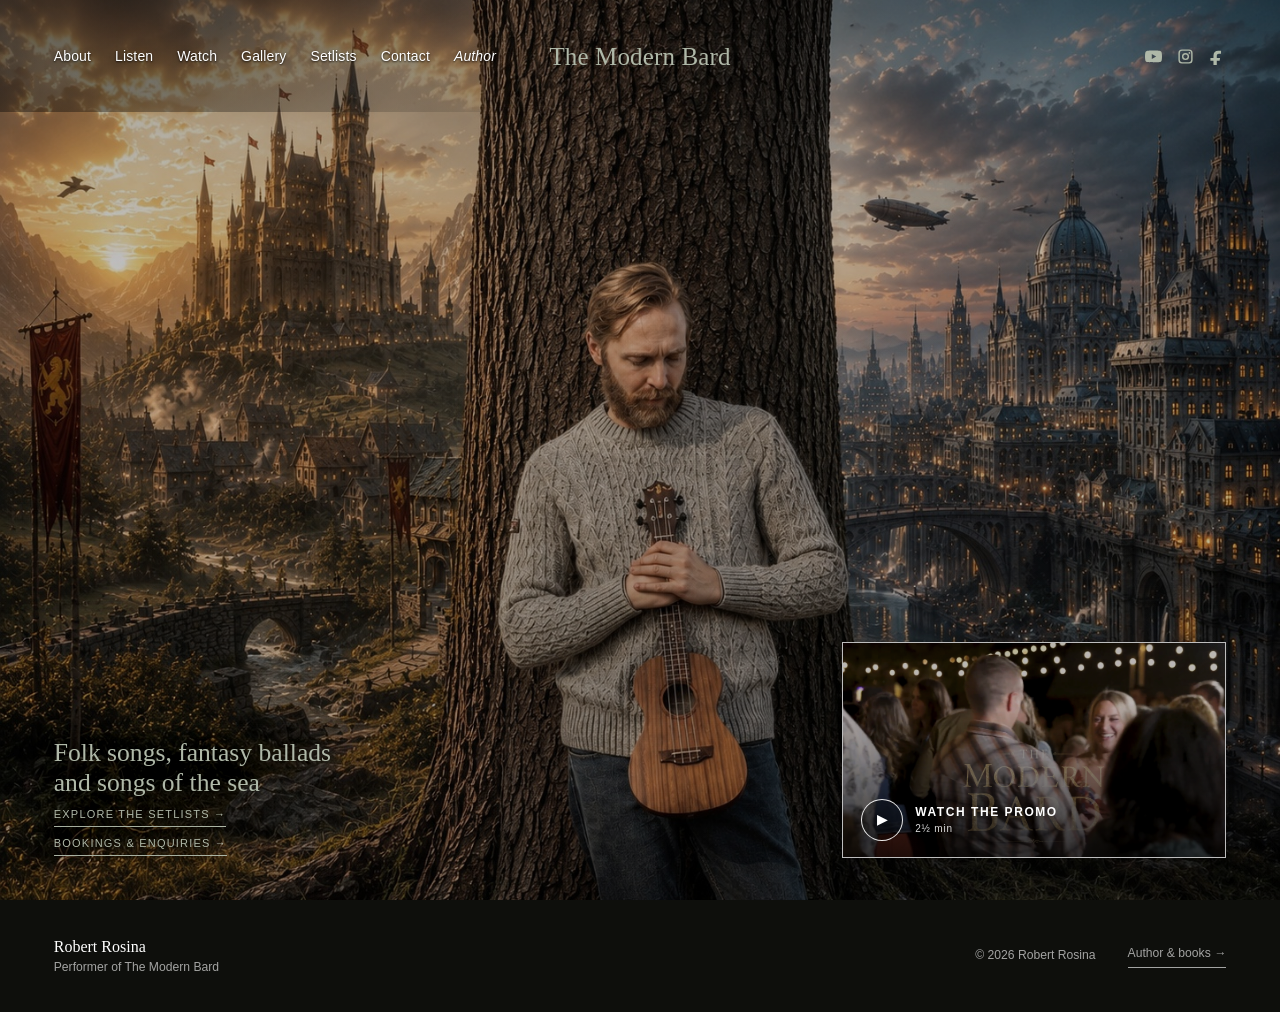
==== commit 28264ba6: "Update Modern Bard website" ====
--- a/index.html
+++ b/index.html
@@ -1,14 +1,14 @@
 <!DOCTYPE html>
 
-<html lang="en"><head><meta charset="utf-8"/><meta content="width=device-width, initial-scale=1" name="viewport"/><title>The Modern Bard — Robert Rosina</title><meta content="The Modern Bard: folk songs, fantasy ballads and songs of the sea for historic pubs, atmospheric venues, wineries, breweries, distilleries, country weddings and festivals." name="description"/><link href="assets/images/favicon.ico" rel="icon" sizes="any"/><link href="assets/images/favicon-32x32.png" rel="icon" sizes="32x32" type="image/png"/><link href="assets/images/favicon-16x16.png" rel="icon" sizes="16x16" type="image/png"/><link href="assets/images/favicon-192.png" rel="apple-touch-icon" sizes="192x192"/><link href="assets/css/site-v3.css" rel="stylesheet"/></head><body class="home-page"><header class="site-header" data-header="">
+<html lang="en"><head><meta charset="utf-8"/><meta content="width=device-width, initial-scale=1" name="viewport"/><title>The Modern Bard — Robert Rosina</title><meta content="The Modern Bard: folk songs, fantasy ballads and songs of the sea for historic pubs, atmospheric venues, wineries, breweries, distilleries, country weddings and festivals." name="description"/><link href="assets/images/favicon.ico" rel="icon" sizes="any"/><link href="assets/images/favicon-32x32.png" rel="icon" sizes="32x32" type="image/png"/><link href="assets/images/favicon-16x16.png" rel="icon" sizes="16x16" type="image/png"/><link href="assets/images/favicon-192.png" rel="apple-touch-icon" sizes="192x192"/><link href="assets/css/site-v3.css" rel="stylesheet"/><style>
+@media (max-width: 720px) {
+  .hero-film-card {
+    translate: 0 -12px;
+  }
+}
+</style></head><body class="home-page"><header class="site-header" data-header="">
 <a class="skip-link" href="#main">Skip to content</a>
-<nav aria-label="Primary navigation" class="nav-left">
-<a href="about.html">About</a>
-<a href="gallery.html">Gallery</a>
-<a href="repertoire.html">Repertoire</a>
-<a href="contact.html">Contact</a>
-<a class="network-author-link" href="https://robertrosina.com.au/">Author</a>
-</nav>
+<nav aria-label="Primary navigation" class="nav-left"><a href="about.html">About</a><a href="listen.html">Listen</a><a href="watch.html">Watch</a><a href="gallery.html">Gallery</a><a href="setlists.html">Setlists</a><a href="contact.html">Contact</a><a class="network-author-link" href="https://robertrosina.com.au/">Author</a></nav>
 <a aria-label="The Modern Bard home" class="brand" href="index.html">The Modern Bard</a>
 <div aria-label="Social links" class="nav-social">
 <a aria-label="YouTube" href="https://www.youtube.com/@themodernbard" rel="noopener noreferrer" target="_blank" title="YouTube"><svg viewbox="0 0 24 24"><path d="M23.5 6.2a3 3 0 0 0-2.1-2.1C19.5 3.6 12 3.6 12 3.6s-7.5 0-9.4.5A3 3 0 0 0 .5 6.2 31 31 0 0 0 0 12a31 31 0 0 0 .5 5.8 3 3 0 0 0 2.1 2.1c1.9.5 9.4.5 9.4.5s7.5 0 9.4-.5a3 3 0 0 0 2.1-2.1A31 31 0 0 0 24 12a31 31 0 0 0-.5-5.8ZM9.6 15.6V8.4L15.8 12l-6.2 3.6Z"></path></svg></a>
@@ -16,21 +16,14 @@
 <a aria-label="Facebook" href="https://www.facebook.com/themodernbard/" rel="noopener noreferrer" target="_blank" title="Facebook"><svg viewbox="0 0 24 24"><path d="M14 8h3V4.2c-.5-.1-2.2-.2-4.1-.2C9 4 6.3 6.4 6.3 10.8V14H2v4h4.3v6H11v-6h4l.6-4H11v-2.8C11 9.9 11.4 8 14 8Z"></path></svg></a>
 </div>
 <button aria-expanded="false" aria-label="Open menu" class="menu-toggle" type="button"><span></span><span></span></button>
-<div class="mobile-menu">
-<a class="network-home-link" href="https://robertrosina.com.au/">Robert Rosina</a>
-<a href="about.html">About</a>
-<a href="gallery.html">Gallery</a>
-<a href="repertoire.html">Repertoire</a>
-<a href="contact.html">Contact</a>
-<a class="network-author-link" href="https://robertrosina.com.au/">Author</a>
-</div>
+<div class="mobile-menu"><a class="network-home-link" href="https://robertrosina.com.au/">Robert Rosina</a><a href="about.html">About</a><a href="listen.html">Listen</a><a href="watch.html">Watch</a><a href="gallery.html">Gallery</a><a href="setlists.html">Setlists</a><a href="contact.html">Contact</a><a class="network-author-link" href="https://robertrosina.com.au/">Author</a></div>
 </header><main id="main"><section class="hero"><img alt="Robert Rosina standing between an imagined medieval world and a modern mythic city" src="assets/images/robert-rosina-modern-bard-splash.jpg"/>
 <button aria-label="Watch the promo video" class="hero-film-card" data-film-open="" type="button">
 <img alt="" aria-hidden="true" src="assets/images/home-film.jpg"/>
 <span class="hero-film-card-shade"></span>
 <span class="hero-film-card-label"><span class="hero-film-card-play">▶</span><span class="hero-film-card-copy"><strong>Watch the promo</strong><small>2½ min</small></span></span>
 </button>
-<div class="hero-caption hero-positioning"><span>Folk songs, fantasy ballads<br/>and songs of the sea</span><a href="repertoire.html">Explore the repertoire →</a><a href="contact.html">Bookings &amp; enquiries →</a></div>
+<div class="hero-caption hero-positioning"><span>Folk songs, fantasy ballads<br/>and songs of the sea</span><a href="setlists.html">Explore the setlists →</a><a href="contact.html">Bookings &amp; enquiries →</a></div>
 <div aria-hidden="true" class="film-modal" data-film-modal="" hidden="">
 <div class="film-modal-backdrop" data-film-close=""></div>
 <div aria-label="The Modern Bard promo video" aria-modal="true" class="film-modal-panel" role="dialog">
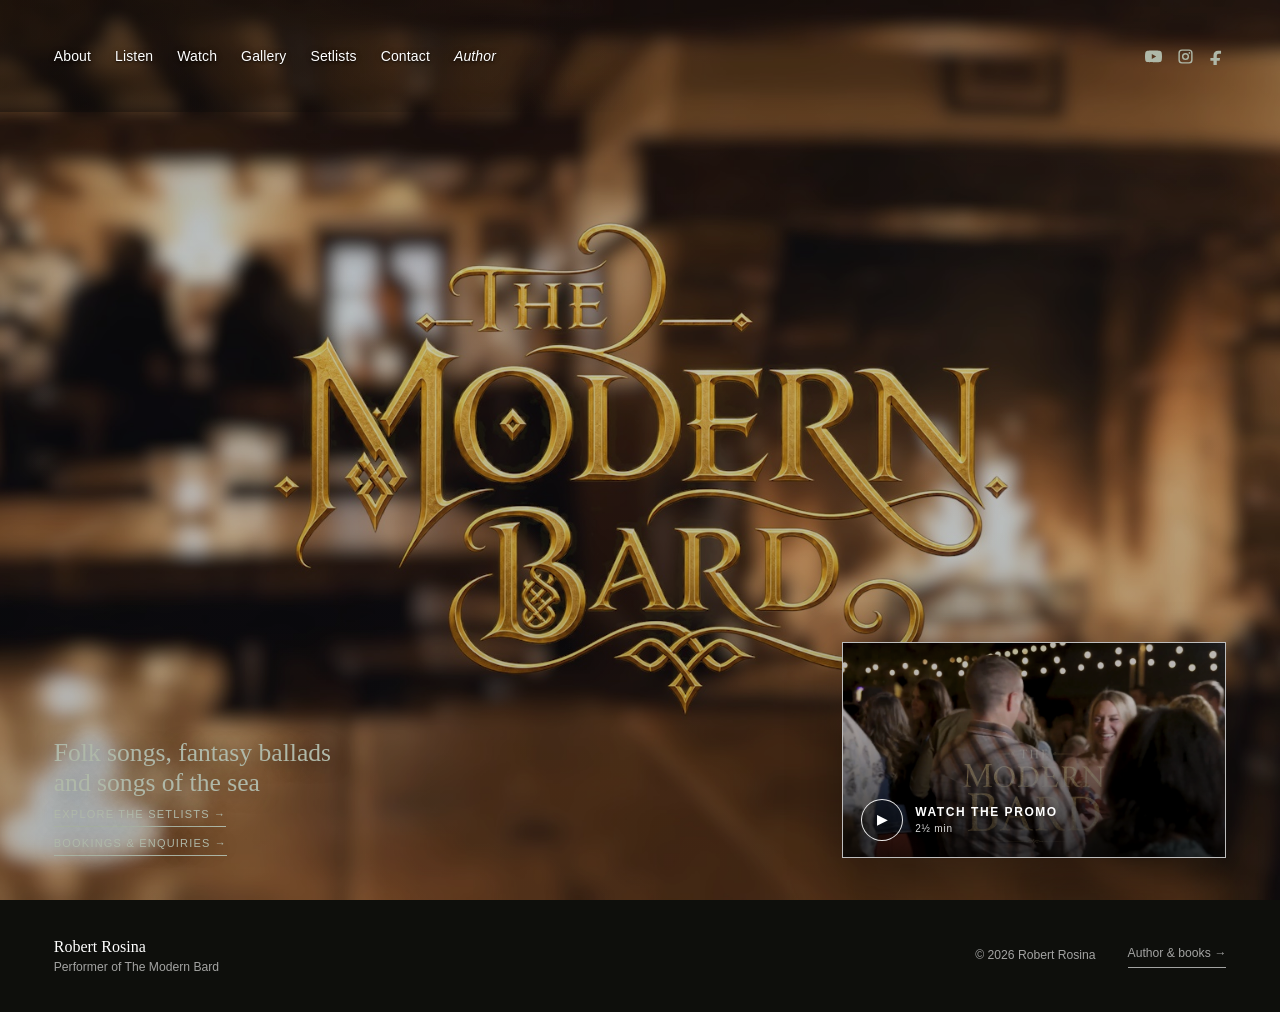
==== commit b445e626: "Update Modern Bard website" ====
--- a/index.html
+++ b/index.html
@@ -9,7 +9,7 @@
 </style></head><body class="home-page"><header class="site-header" data-header="">
 <a class="skip-link" href="#main">Skip to content</a>
 <nav aria-label="Primary navigation" class="nav-left"><a href="about.html">About</a><a href="listen.html">Listen</a><a href="watch.html">Watch</a><a href="gallery.html">Gallery</a><a href="setlists.html">Setlists</a><a href="contact.html">Contact</a><a class="network-author-link" href="https://robertrosina.com.au/">Author</a></nav>
-<a aria-label="The Modern Bard home" class="brand" href="index.html">The Modern Bard</a>
+<a aria-label="The Modern Bard home" class="brand" href="index.html"></a>
 <div aria-label="Social links" class="nav-social">
 <a aria-label="YouTube" href="https://www.youtube.com/@themodernbard" rel="noopener noreferrer" target="_blank" title="YouTube"><svg viewbox="0 0 24 24"><path d="M23.5 6.2a3 3 0 0 0-2.1-2.1C19.5 3.6 12 3.6 12 3.6s-7.5 0-9.4.5A3 3 0 0 0 .5 6.2 31 31 0 0 0 0 12a31 31 0 0 0 .5 5.8 3 3 0 0 0 2.1 2.1c1.9.5 9.4.5 9.4.5s7.5 0 9.4-.5a3 3 0 0 0 2.1-2.1A31 31 0 0 0 24 12a31 31 0 0 0-.5-5.8ZM9.6 15.6V8.4L15.8 12l-6.2 3.6Z"></path></svg></a>
 <a aria-label="Instagram" href="https://www.instagram.com/themodernbard/" rel="noopener noreferrer" target="_blank" title="Instagram"><svg viewbox="0 0 24 24"><path d="M7 2h10a5 5 0 0 1 5 5v10a5 5 0 0 1-5 5H7a5 5 0 0 1-5-5V7a5 5 0 0 1 5-5Zm0 2a3 3 0 0 0-3 3v10a3 3 0 0 0 3 3h10a3 3 0 0 0 3-3V7a3 3 0 0 0-3-3H7Zm5 3a5 5 0 1 1 0 10 5 5 0 0 1 0-10Zm0 2a3 3 0 1 0 0 6 3 3 0 0 0 0-6Zm5.5-3.3a1.2 1.2 0 1 1 0 2.4 1.2 1.2 0 0 1 0-2.4Z"></path></svg></a>
@@ -17,7 +17,7 @@
 </div>
 <button aria-expanded="false" aria-label="Open menu" class="menu-toggle" type="button"><span></span><span></span></button>
 <div class="mobile-menu"><a class="network-home-link" href="https://robertrosina.com.au/">Robert Rosina</a><a href="about.html">About</a><a href="listen.html">Listen</a><a href="watch.html">Watch</a><a href="gallery.html">Gallery</a><a href="setlists.html">Setlists</a><a href="contact.html">Contact</a><a class="network-author-link" href="https://robertrosina.com.au/">Author</a></div>
-</header><main id="main"><section class="hero"><img alt="Robert Rosina standing between an imagined medieval world and a modern mythic city" src="assets/images/robert-rosina-modern-bard-splash.jpg"/>
+</header><main id="main"><section class="hero"><img alt="Modern bard logo in warm tavern" src="assets/images/splash-modern-bard.jpg"/>
 <button aria-label="Watch the promo video" class="hero-film-card" data-film-open="" type="button">
 <img alt="" aria-hidden="true" src="assets/images/home-film.jpg"/>
 <span class="hero-film-card-shade"></span>
--- a/assets/css/site-v3.css
+++ b/assets/css/site-v3.css
@@ -534,3 +534,18 @@
 @media(max-width:900px){
   .about-copy-block .about-film-return{margin-top:52px}
 }
+
+
+/* Listen page: Folk & Fable album artwork beside the introduction. */
+.listen-page-intro{display:grid;grid-template-columns:minmax(0,1fr) minmax(260px,340px);gap:clamp(52px,8vw,120px);align-items:center;margin-top:0}
+.listen-page-intro-copy{min-width:0}
+.listen-page .listen-page-intro .agenda-title{margin-bottom:26px}
+.listen-page .listen-page-intro .repertoire-intro{margin:0;max-width:620px}
+.listen-album-cover{margin:0;justify-self:end;width:100%;max-width:320px}
+.listen-album-cover img{width:100%;aspect-ratio:1/1;object-fit:cover}
+.listen-page .selected-excerpts{margin-top:76px}
+@media(max-width:900px){
+  .listen-page-intro{grid-template-columns:1fr;gap:38px;align-items:start}
+  .listen-album-cover{justify-self:start;width:min(78vw,360px);max-width:none}
+  .listen-page .selected-excerpts{margin-top:64px}
+}
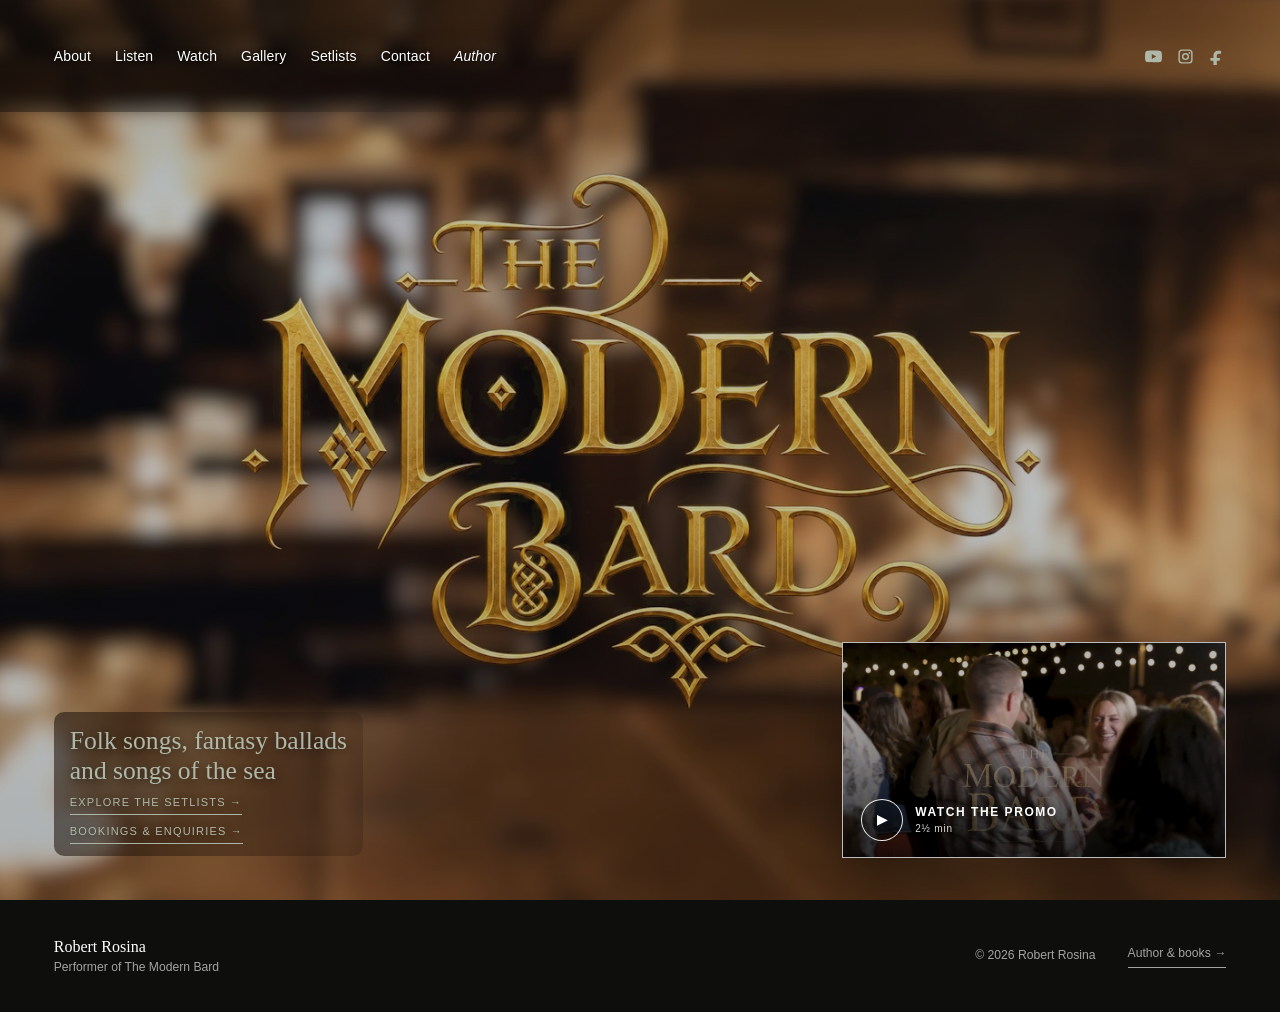
==== commit a8c33d03: "Update Modern Bard website" ====
--- a/index.html
+++ b/index.html
@@ -1,6 +1,16 @@
 <!DOCTYPE html>
 
 <html lang="en"><head><meta charset="utf-8"/><meta content="width=device-width, initial-scale=1" name="viewport"/><title>The Modern Bard — Robert Rosina</title><meta content="The Modern Bard: folk songs, fantasy ballads and songs of the sea for historic pubs, atmospheric venues, wineries, breweries, distilleries, country weddings and festivals." name="description"/><link href="assets/images/favicon.ico" rel="icon" sizes="any"/><link href="assets/images/favicon-32x32.png" rel="icon" sizes="32x32" type="image/png"/><link href="assets/images/favicon-16x16.png" rel="icon" sizes="16x16" type="image/png"/><link href="assets/images/favicon-192.png" rel="apple-touch-icon" sizes="192x192"/><link href="assets/css/site-v3.css" rel="stylesheet"/><style>
+.hero-caption.hero-positioning{
+  padding: 14px 16px 12px;
+  border-radius: 10px;
+  background: linear-gradient(90deg, rgba(24, 14, 8, 0.56), rgba(24, 14, 8, 0.18));
+  backdrop-filter: blur(2px);
+}
+.hero-caption.hero-positioning span,
+.hero-caption.hero-positioning a{
+  text-shadow: 0 2px 8px rgba(0, 0, 0, 0.55);
+}
 @media (max-width: 720px) {
   .hero-film-card {
     translate: 0 -12px;
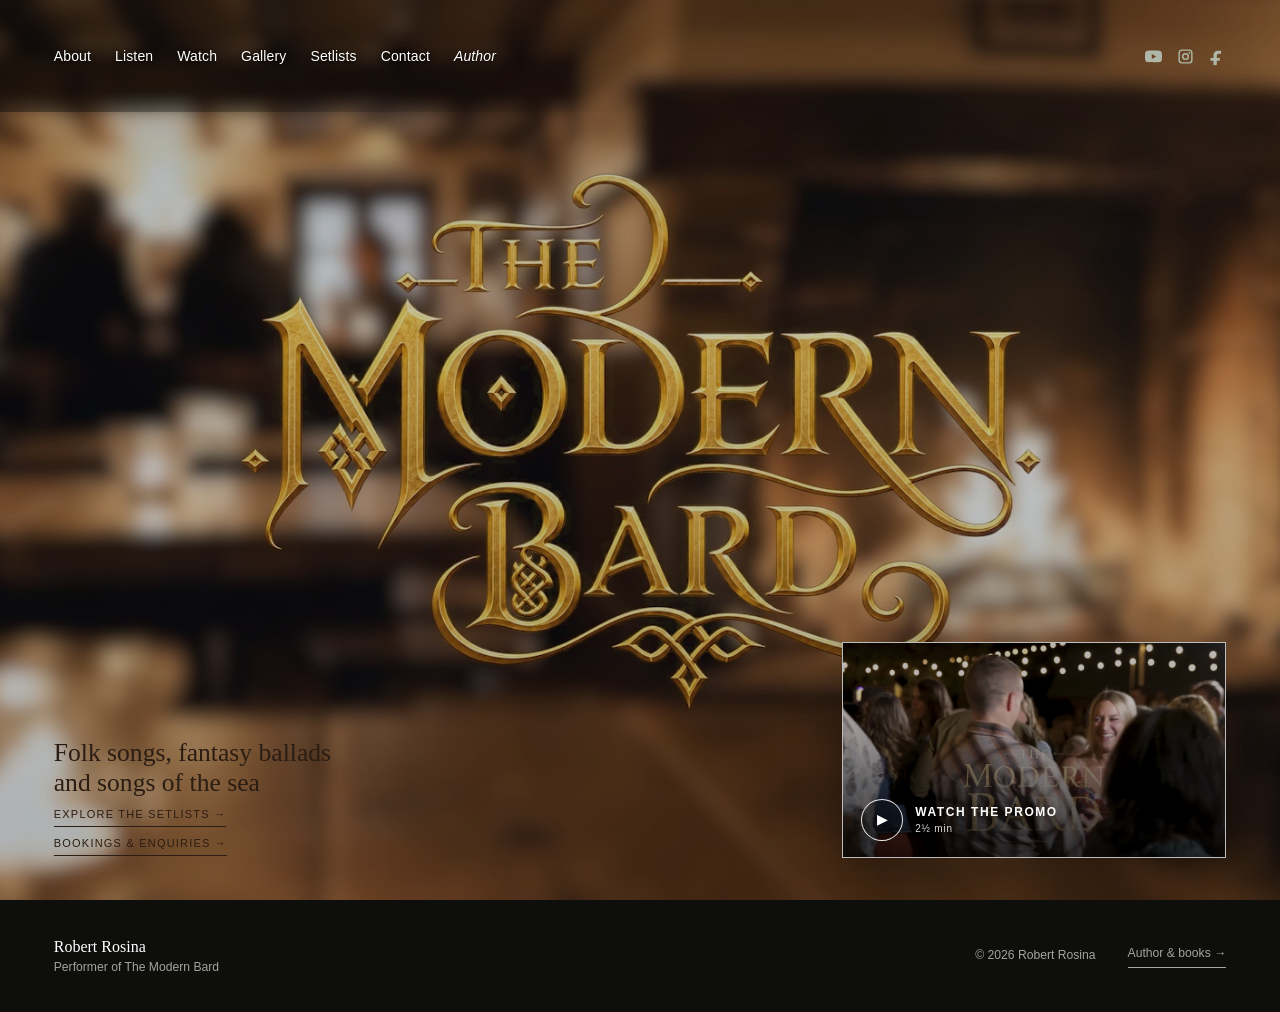
==== commit 626f9b9e: "Update Modern Bard website" ====
--- a/index.html
+++ b/index.html
@@ -2,14 +2,8 @@
 
 <html lang="en"><head><meta charset="utf-8"/><meta content="width=device-width, initial-scale=1" name="viewport"/><title>The Modern Bard — Robert Rosina</title><meta content="The Modern Bard: folk songs, fantasy ballads and songs of the sea for historic pubs, atmospheric venues, wineries, breweries, distilleries, country weddings and festivals." name="description"/><link href="assets/images/favicon.ico" rel="icon" sizes="any"/><link href="assets/images/favicon-32x32.png" rel="icon" sizes="32x32" type="image/png"/><link href="assets/images/favicon-16x16.png" rel="icon" sizes="16x16" type="image/png"/><link href="assets/images/favicon-192.png" rel="apple-touch-icon" sizes="192x192"/><link href="assets/css/site-v3.css" rel="stylesheet"/><style>
 .hero-caption.hero-positioning{
-  padding: 14px 16px 12px;
-  border-radius: 10px;
-  background: linear-gradient(90deg, rgba(24, 14, 8, 0.56), rgba(24, 14, 8, 0.18));
-  backdrop-filter: blur(2px);
-}
-.hero-caption.hero-positioning span,
-.hero-caption.hero-positioning a{
-  text-shadow: 0 2px 8px rgba(0, 0, 0, 0.55);
+  color:#2b1d13;
+  text-shadow:none;
 }
 @media (max-width: 720px) {
   .hero-film-card {
